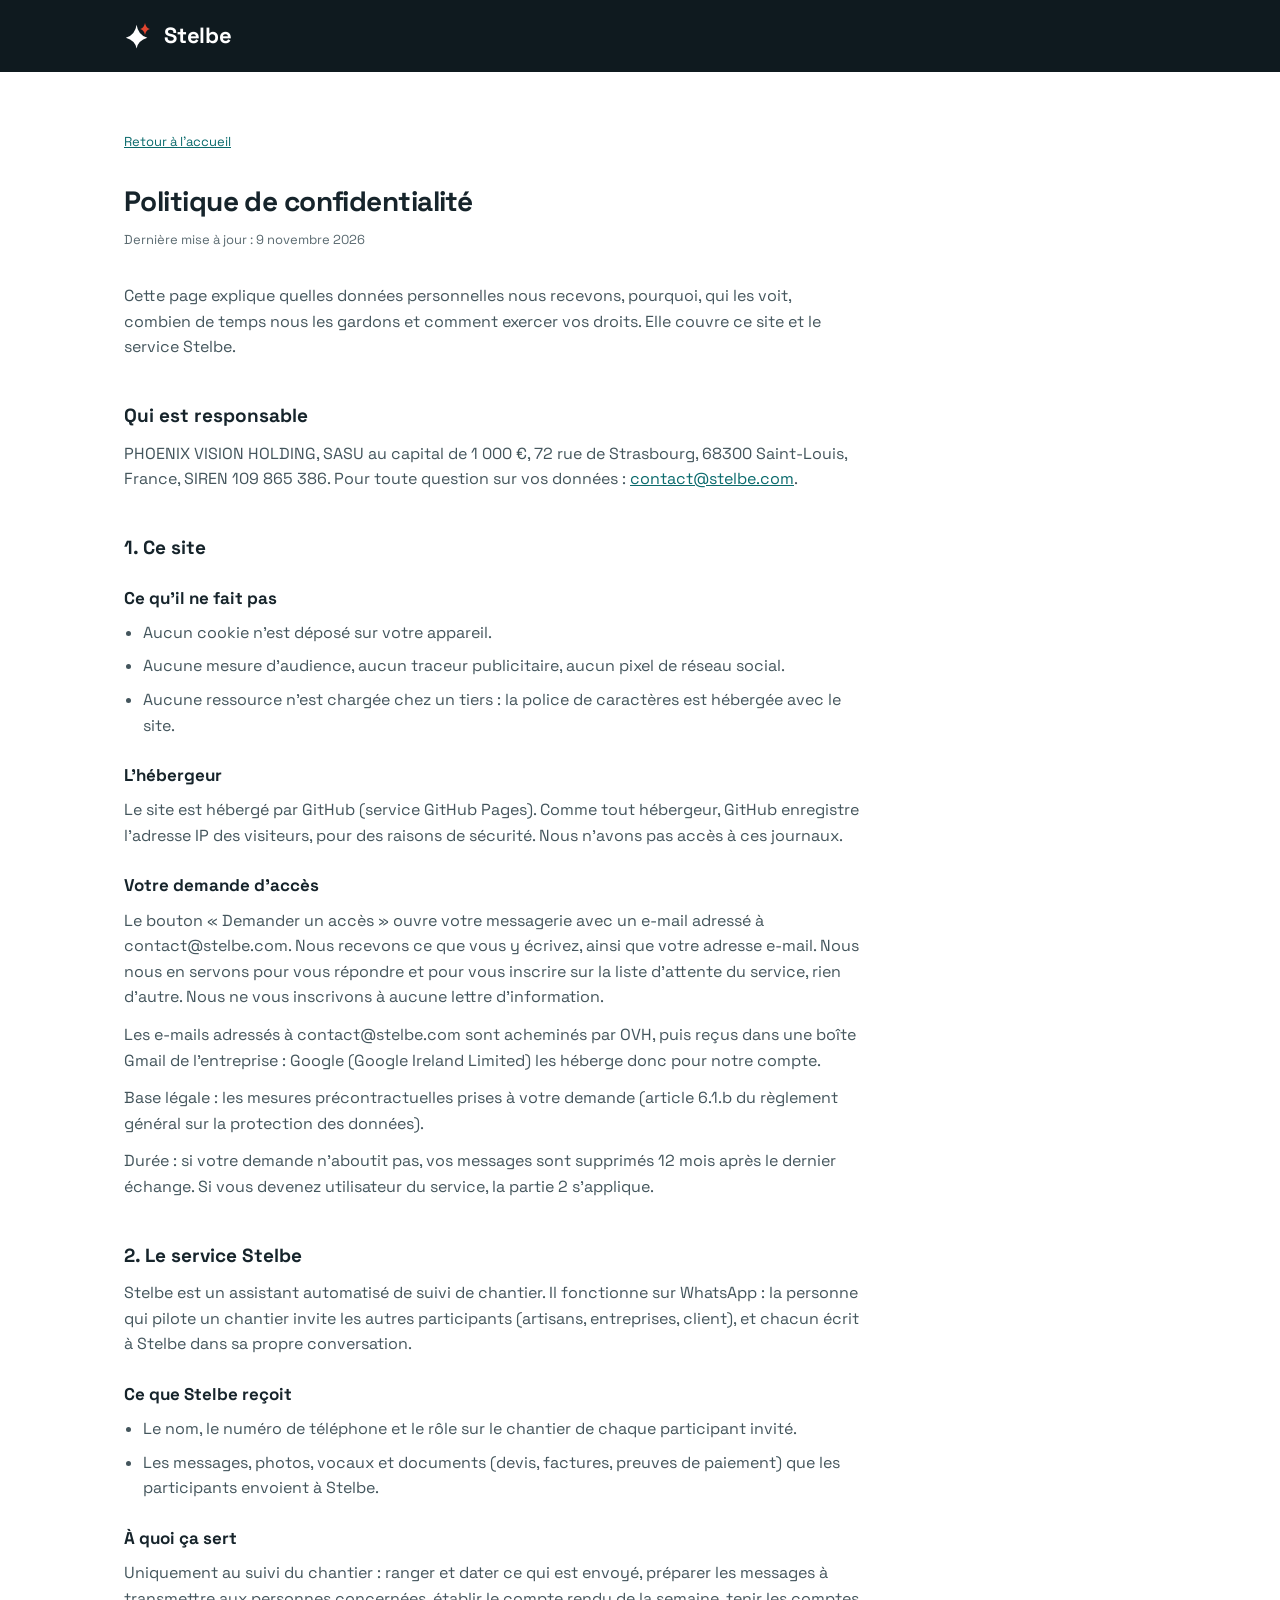
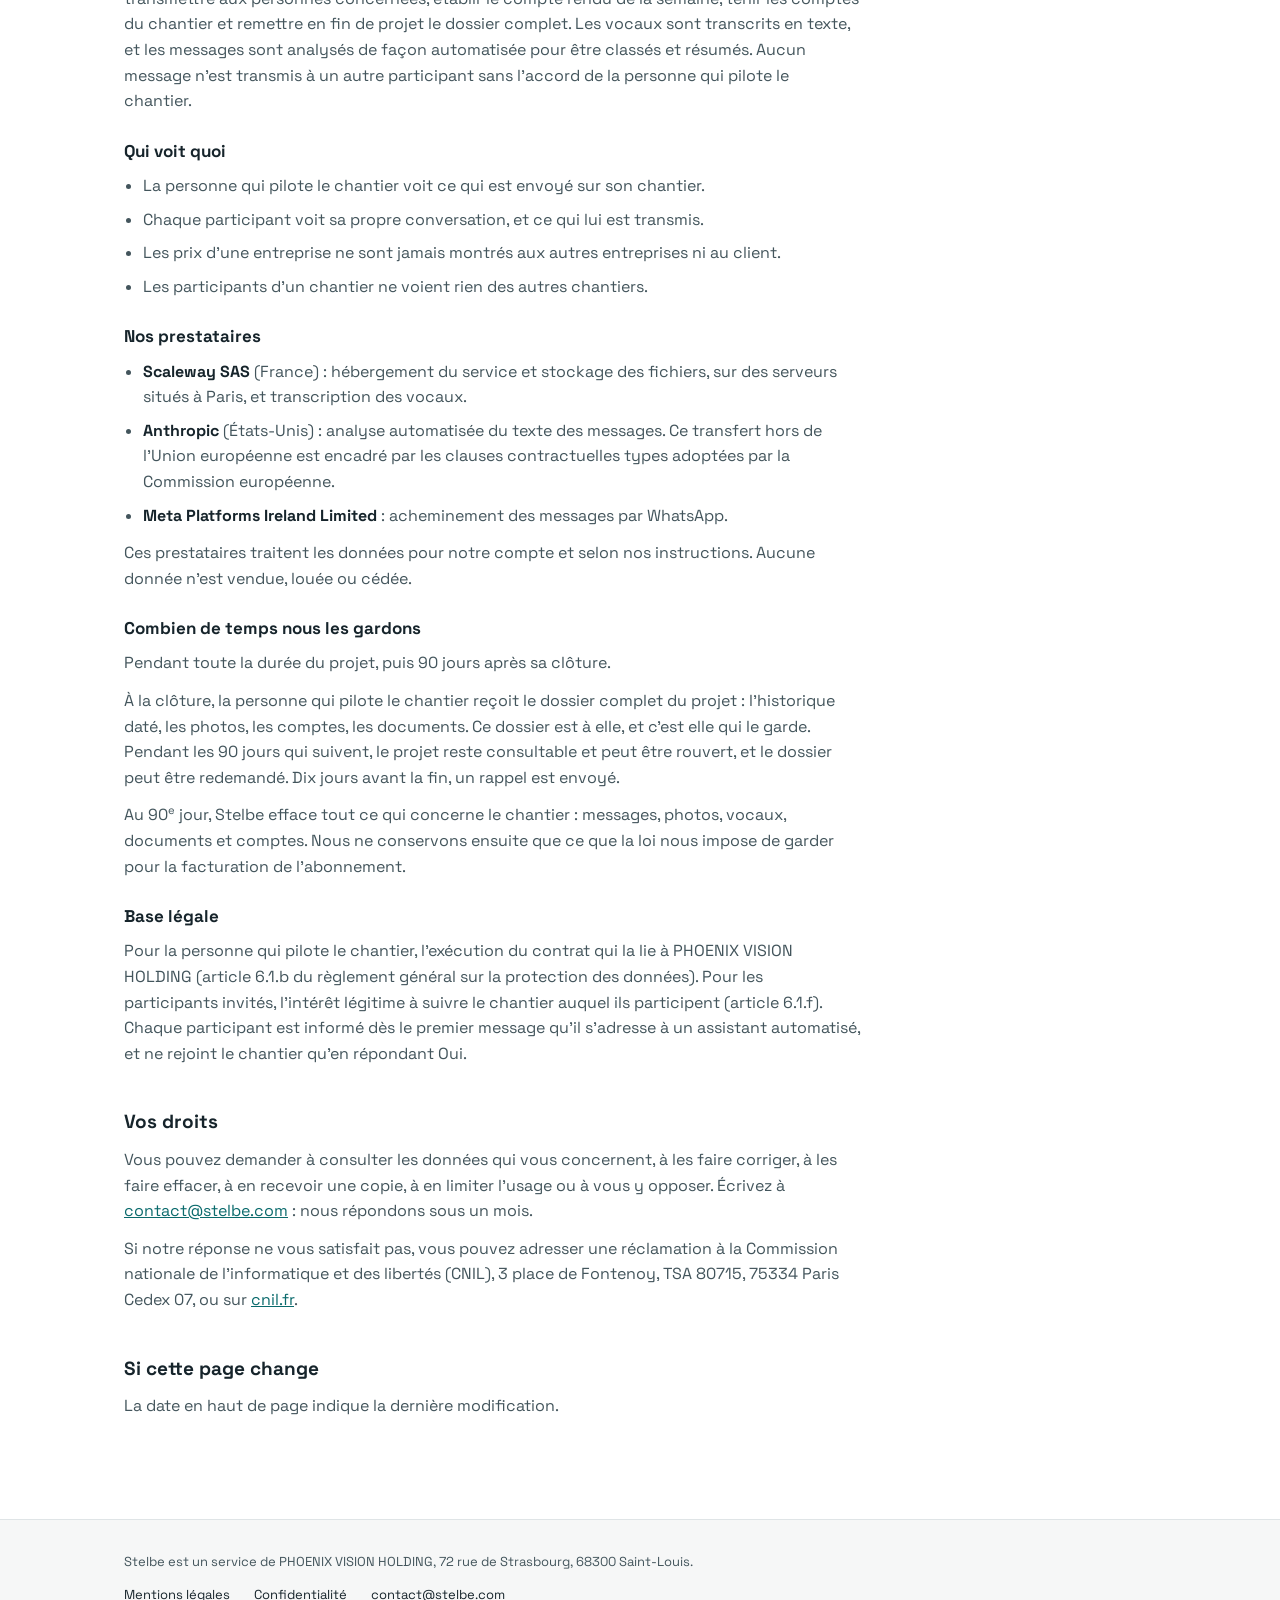
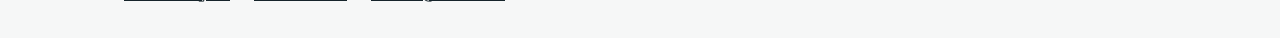
==== confidentialite.html @ ce3d9ef1 "Vitrine stelbe.com : accueil, mentions légales, confidentialité Trois pages statiques, police Space " ====
<!doctype html>
<html lang="fr">
<head>
<meta charset="utf-8">
<meta name="viewport" content="width=device-width, initial-scale=1">
<meta name="robots" content="noindex">
<title>Politique de confidentialité, Stelbe</title>
<meta name="description" content="Les données personnelles reçues par Stelbe, leur usage, leur durée de conservation et vos droits.">
<link rel="icon" href="data:image/svg+xml,%3Csvg xmlns='http://www.w3.org/2000/svg' viewBox='0 0 120 120'%3E%3Crect width='120' height='120' rx='24' fill='%230f1a1f'/%3E%3Cpath d='M54 22 Q59 58 92 68 Q59 78 54 104 Q49 78 16 68 Q49 58 54 22 Z' fill='%23fff'/%3E%3Cpath d='M88 12 Q91 28 104 32 Q91 36 88 52 Q85 36 72 32 Q85 28 88 12 Z' fill='%23E2452F'/%3E%3C/svg%3E">
<link rel="preload" href="polices/space-grotesk-400.woff2" as="font" type="font/woff2" crossorigin>
<link rel="stylesheet" href="style.css">
</head>
<body>
<header class="entete">
  <div class="cadre">
    <a class="marque" href="index.html"><svg width="28" height="28" viewBox="0 0 120 120" aria-hidden="true"><path d="M54 12 Q60 56 100 68 Q60 80 54 114 Q48 80 8 68 Q48 56 54 12 Z" fill="#FFFFFF"></path><path d="M90 4 Q93.9 24.8 110.8 30 Q93.9 35.2 90 56 Q86.1 35.2 69.2 30 Q86.1 24.8 90 4 Z" fill="#E2452F"></path></svg><span>Stelbe</span></a>
  </div>
</header>
<main>
<div class="cadre">
<article class="legal">
  <a class="retour" href="index.html">Retour à l'accueil</a>
  <h1>Politique de confidentialité</h1>
  <p class="date">Dernière mise à jour : 9 novembre 2026</p>

  <p>Cette page explique quelles données personnelles nous recevons, pourquoi, qui les voit, combien de temps nous les gardons et comment exercer vos droits. Elle couvre ce site et le service Stelbe.</p>

  <h2>Qui est responsable</h2>
  <p>PHOENIX VISION HOLDING, SASU au capital de 1 000 €, 72 rue de Strasbourg, 68300 Saint-Louis, France, SIREN 109 865 386. Pour toute question sur vos données : <a href="mailto:contact@stelbe.com">contact@stelbe.com</a>.</p>

  <h2>1. Ce site</h2>
  <h3>Ce qu'il ne fait pas</h3>
  <ul>
    <li>Aucun cookie n'est déposé sur votre appareil.</li>
    <li>Aucune mesure d'audience, aucun traceur publicitaire, aucun pixel de réseau social.</li>
    <li>Aucune ressource n'est chargée chez un tiers : la police de caractères est hébergée avec le site.</li>
  </ul>
  <h3>L'hébergeur</h3>
  <p>Le site est hébergé par GitHub (service GitHub Pages). Comme tout hébergeur, GitHub enregistre l'adresse IP des visiteurs, pour des raisons de sécurité. Nous n'avons pas accès à ces journaux.</p>
  <h3>Votre demande d'accès</h3>
  <p>Le bouton « Demander un accès » ouvre votre messagerie avec un e-mail adressé à contact@stelbe.com. Nous recevons ce que vous y écrivez, ainsi que votre adresse e-mail. Nous nous en servons pour vous répondre et pour vous inscrire sur la liste d'attente du service, rien d'autre. Nous ne vous inscrivons à aucune lettre d'information.</p>
  <p>Les e-mails adressés à contact@stelbe.com sont acheminés par OVH, puis reçus dans une boîte Gmail de l'entreprise : Google (Google Ireland Limited) les héberge donc pour notre compte.</p>
  <p>Base légale : les mesures précontractuelles prises à votre demande (article 6.1.b du règlement général sur la protection des données).</p>
  <p>Durée : si votre demande n'aboutit pas, vos messages sont supprimés 12 mois après le dernier échange. Si vous devenez utilisateur du service, la partie 2 s'applique.</p>

  <h2>2. Le service Stelbe</h2>
  <p>Stelbe est un assistant automatisé de suivi de chantier. Il fonctionne sur WhatsApp : la personne qui pilote un chantier invite les autres participants (artisans, entreprises, client), et chacun écrit à Stelbe dans sa propre conversation.</p>

  <h3>Ce que Stelbe reçoit</h3>
  <ul>
    <li>Le nom, le numéro de téléphone et le rôle sur le chantier de chaque participant invité.</li>
    <li>Les messages, photos, vocaux et documents (devis, factures, preuves de paiement) que les participants envoient à Stelbe.</li>
  </ul>

  <h3>À quoi ça sert</h3>
  <p>Uniquement au suivi du chantier : ranger et dater ce qui est envoyé, préparer les messages à transmettre aux personnes concernées, établir le compte rendu de la semaine, tenir les comptes du chantier et remettre en fin de projet le dossier complet. Les vocaux sont transcrits en texte, et les messages sont analysés de façon automatisée pour être classés et résumés. Aucun message n'est transmis à un autre participant sans l'accord de la personne qui pilote le chantier.</p>

  <h3>Qui voit quoi</h3>
  <ul>
    <li>La personne qui pilote le chantier voit ce qui est envoyé sur son chantier.</li>
    <li>Chaque participant voit sa propre conversation, et ce qui lui est transmis.</li>
    <li>Les prix d'une entreprise ne sont jamais montrés aux autres entreprises ni au client.</li>
    <li>Les participants d'un chantier ne voient rien des autres chantiers.</li>
  </ul>

  <h3>Nos prestataires</h3>
  <ul>
    <li><strong>Scaleway SAS</strong> (France) : hébergement du service et stockage des fichiers, sur des serveurs situés à Paris, et transcription des vocaux.</li>
    <li><strong>Anthropic</strong> (États-Unis) : analyse automatisée du texte des messages. Ce transfert hors de l'Union européenne est encadré par les clauses contractuelles types adoptées par la Commission européenne.</li>
    <li><strong>Meta Platforms Ireland Limited</strong> : acheminement des messages par WhatsApp.</li>
  </ul>
  <p>Ces prestataires traitent les données pour notre compte et selon nos instructions. Aucune donnée n'est vendue, louée ou cédée.</p>

  <h3>Combien de temps nous les gardons</h3>
  <p>Pendant toute la durée du projet, puis 90 jours après sa clôture.</p>
  <p>À la clôture, la personne qui pilote le chantier reçoit le dossier complet du projet : l'historique daté, les photos, les comptes, les documents. Ce dossier est à elle, et c'est elle qui le garde. Pendant les 90 jours qui suivent, le projet reste consultable et peut être rouvert, et le dossier peut être redemandé. Dix jours avant la fin, un rappel est envoyé.</p>
  <p>Au 90<sup>e</sup> jour, Stelbe efface tout ce qui concerne le chantier : messages, photos, vocaux, documents et comptes. Nous ne conservons ensuite que ce que la loi nous impose de garder pour la facturation de l'abonnement.</p>

  <h3>Base légale</h3>
  <p>Pour la personne qui pilote le chantier, l'exécution du contrat qui la lie à PHOENIX VISION HOLDING (article 6.1.b du règlement général sur la protection des données). Pour les participants invités, l'intérêt légitime à suivre le chantier auquel ils participent (article 6.1.f). Chaque participant est informé dès le premier message qu'il s'adresse à un assistant automatisé, et ne rejoint le chantier qu'en répondant Oui.</p>

  <h2>Vos droits</h2>
  <p>Vous pouvez demander à consulter les données qui vous concernent, à les faire corriger, à les faire effacer, à en recevoir une copie, à en limiter l'usage ou à vous y opposer. Écrivez à <a href="mailto:contact@stelbe.com">contact@stelbe.com</a> : nous répondons sous un mois.</p>
  <p>Si notre réponse ne vous satisfait pas, vous pouvez adresser une réclamation à la Commission nationale de l'informatique et des libertés (CNIL), 3 place de Fontenoy, TSA 80715, 75334 Paris Cedex 07, ou sur <a href="https://www.cnil.fr/fr/plaintes">cnil.fr</a>.</p>

  <h2>Si cette page change</h2>
  <p>La date en haut de page indique la dernière modification.</p>
</article>
</div>
</main>
<footer class="pied">
  <div class="cadre">
    <p>Stelbe est un service de PHOENIX VISION HOLDING, 72 rue de Strasbourg, 68300 Saint-Louis.</p>
    <nav aria-label="Informations">
      <a href="mentions-legales.html">Mentions légales</a>
      <a href="confidentialite.html">Confidentialité</a>
      <a href="mailto:contact@stelbe.com">contact@stelbe.com</a>
    </nav>
  </div>
</footer>
</body>
</html>
---- style.css ----
/* Stelbe, vitrine. Aucune ressource chargée ailleurs que sur stelbe.com. */
@font-face { font-family: "Space Grotesk"; font-style: normal; font-weight: 400; font-display: swap; src: url("polices/space-grotesk-400.woff2") format("woff2"); }
@font-face { font-family: "Space Grotesk"; font-style: normal; font-weight: 700; font-display: swap; src: url("polices/space-grotesk-700.woff2") format("woff2"); }

:root {
  --fond: #ffffff;
  --fond-calme: #f6f7f7;
  --texte: #16242b;
  --texte-courant: #43555c;
  --texte-doux: #5a6a70;
  --trait: #dfe4e6;
  --ardoise: #0f1a1f;
  --action: #0a6a6c;
  --action-survol: #085456;
  --titre-1: clamp(34px, 5.6vw, 62px);
  --titre-2: clamp(22px, 2.6vw, 28px);
  --chapeau: clamp(17px, 1.4vw, 20px);
  --corps: clamp(16px, 1.25vw, 17px);
  --mention: clamp(13px, 1vw, 14px);
  --intertitre: clamp(12px, 1.1vw, 13px);
  --espace-2: 8px; --espace-3: 12px; --espace-4: 16px; --espace-6: 24px;
  --espace-8: 32px; --espace-11: 44px; --espace-14: 56px; --espace-22: 88px;
  --rayon-s: 8px;
  color-scheme: light;
}

* { box-sizing: border-box; }
html { -webkit-text-size-adjust: 100%; }
body {
  margin: 0; background: var(--fond); color: var(--texte);
  font-family: "Space Grotesk", system-ui, -apple-system, "Segoe UI", sans-serif;
  font-size: var(--corps); line-height: 1.6;
  min-height: 100vh; display: flex; flex-direction: column;
}
a { color: var(--action); }
a:hover { color: var(--action-survol); }
:focus-visible { outline: 3px solid var(--action); outline-offset: 3px; }

.cadre { width: 100%; max-width: 1080px; margin: 0 auto; padding: 0 var(--espace-6); }
@media (max-width: 620px) { .cadre { padding: 0 var(--espace-4); } }

/* En-tête */
.entete { background: var(--ardoise); }
.entete .cadre { display: flex; align-items: center; min-height: 72px; }
.marque { display: inline-flex; align-items: center; gap: var(--espace-3); color: #ffffff; text-decoration: none; font-weight: 700; font-size: 22px; letter-spacing: -0.01em; }
.marque:hover { color: #ffffff; }

main { flex: 1; }

/* Accueil */
.accueil { padding: var(--espace-22) 0; }
.intertitre { font-size: var(--intertitre); font-weight: 700; letter-spacing: 0.12em; text-transform: uppercase; color: var(--texte-doux); margin: 0 0 var(--espace-4); }
h1 { font-size: var(--titre-1); line-height: 1.08; letter-spacing: -0.02em; margin: 0 0 var(--espace-8); max-width: 16ch; }
.chapo { font-size: var(--chapeau); color: var(--texte-courant); max-width: 38em; margin: 0 0 var(--espace-6); }
.bouton {
  display: inline-flex; align-items: center; justify-content: center; min-height: 52px;
  padding: 0 var(--espace-8); margin-top: var(--espace-6);
  background: var(--action); color: #ffffff; border-radius: var(--rayon-s);
  font-weight: 700; text-decoration: none;
}
.bouton:hover { background: var(--action-survol); color: #ffffff; }
.bouton-note { display: block; margin-top: var(--espace-3); font-size: var(--mention); color: var(--texte-doux); }

/* Pages légales */
.legal { padding: var(--espace-14) 0 var(--espace-22); max-width: 46em; }
.legal h1 { font-size: var(--titre-2); max-width: none; margin-bottom: var(--espace-3); line-height: 1.2; }
.legal .date { color: var(--texte-doux); font-size: var(--mention); margin: 0 0 var(--espace-8); }
.legal h2 { font-size: 19px; line-height: 1.3; margin: var(--espace-11) 0 var(--espace-3); }
.legal h3 { font-size: 17px; margin: var(--espace-6) 0 var(--espace-2); }
.legal p, .legal li { color: var(--texte-courant); }
.legal sup { font-size: 0.7em; line-height: 0; }
.legal p { margin: 0 0 var(--espace-3); }
.legal ul { margin: 0 0 var(--espace-3); padding-left: 1.2em; }
.legal li { margin-bottom: var(--espace-2); }
.legal strong { color: var(--texte); }
.retour { display: inline-block; margin-bottom: var(--espace-8); font-size: var(--mention); }

/* Pied de page */
.pied { background: var(--fond-calme); border-top: 1px solid var(--trait); padding: var(--espace-8) 0; font-size: var(--mention); color: var(--texte-courant); }
.pied p { margin: 0 0 var(--espace-3); }
.pied nav { display: flex; flex-wrap: wrap; gap: var(--espace-2) var(--espace-6); }
.pied a { color: var(--texte); }
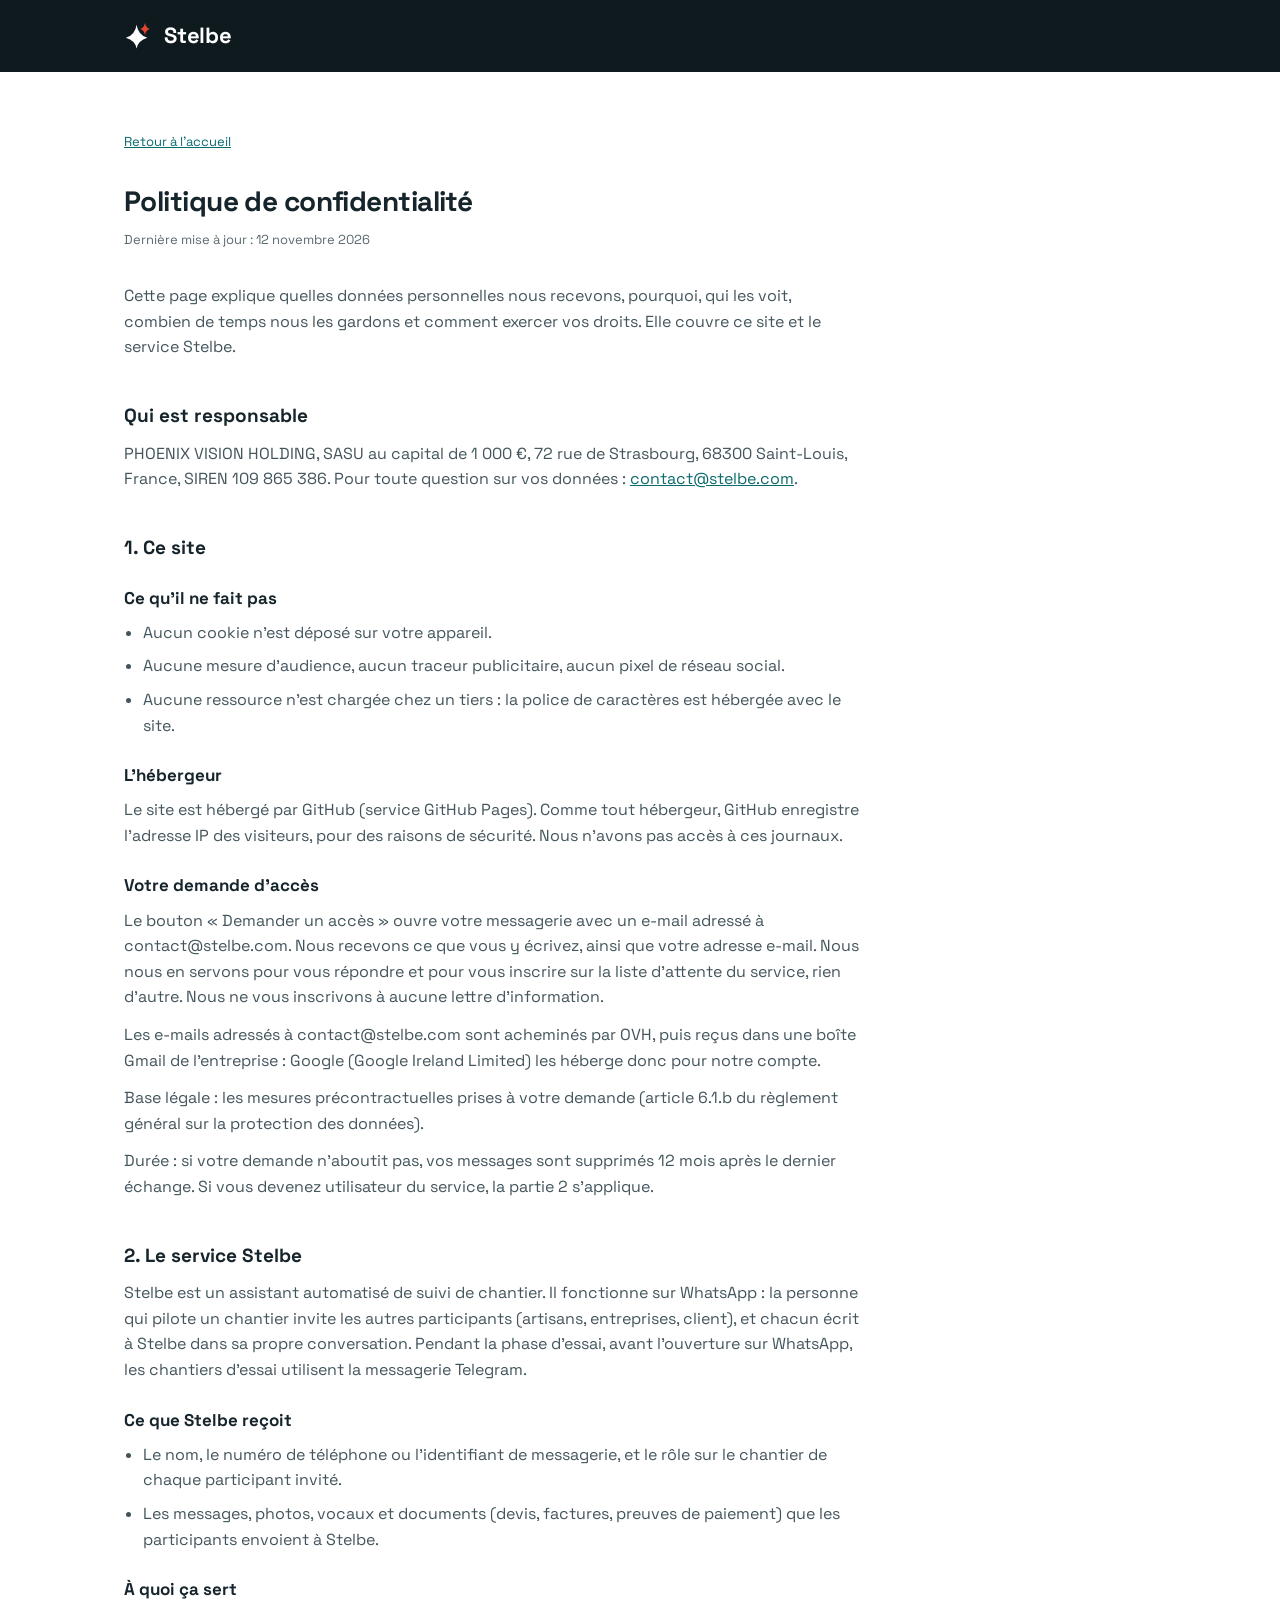
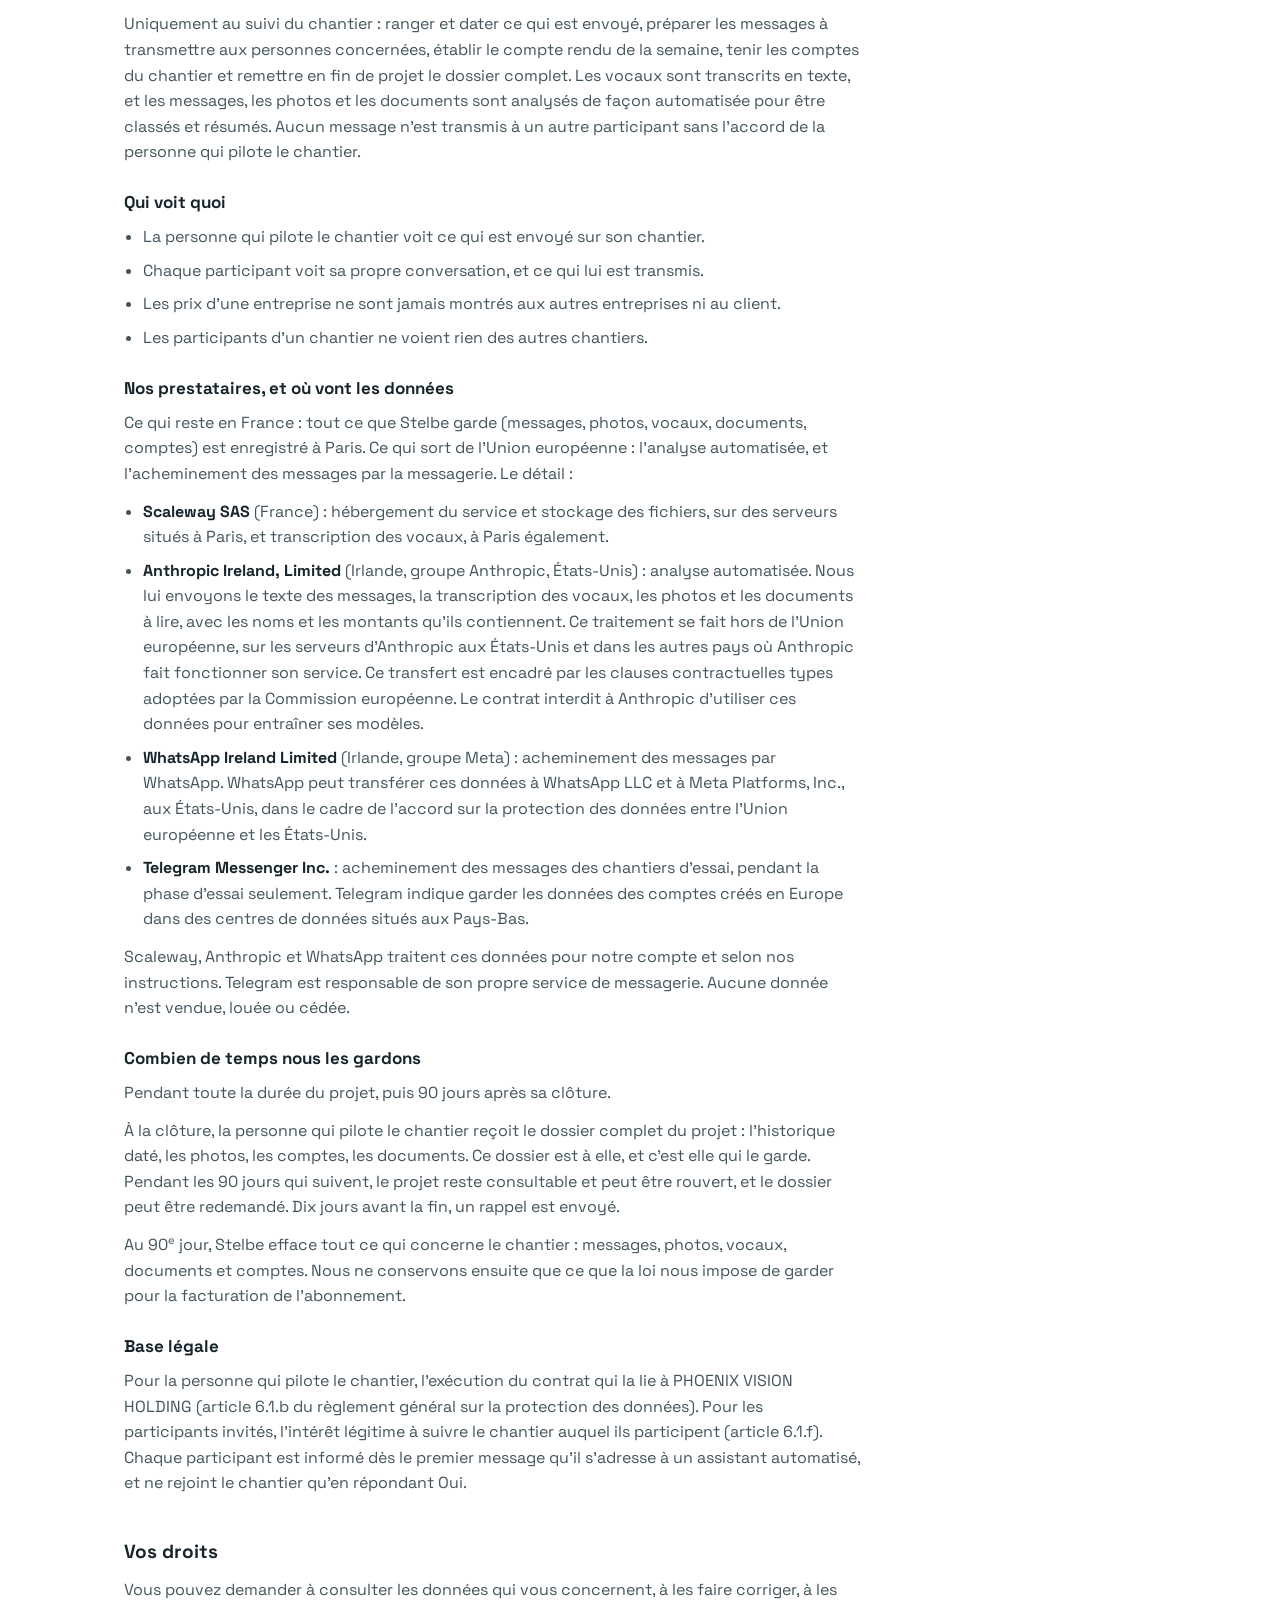
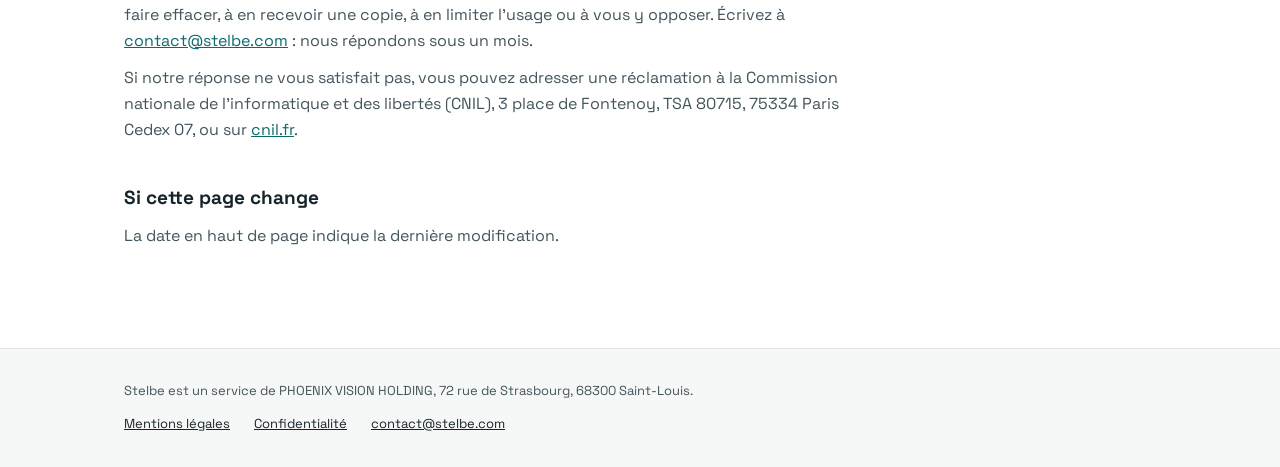
==== commit ec1f2138: "Confidentialité : dire précisément où vont les données et chez qui Anthropic Ireland (analyse hors d" ====
--- a/confidentialite.html
+++ b/confidentialite.html
@@ -4,7 +4,7 @@
 <meta charset="utf-8">
 <meta name="viewport" content="width=device-width, initial-scale=1">
 <meta name="robots" content="noindex">
-<title>Politique de confidentialité, Stelbe</title>
+<title>Confidentialité</title>
 <meta name="description" content="Les données personnelles reçues par Stelbe, leur usage, leur durée de conservation et vos droits.">
 <link rel="icon" href="data:image/svg+xml,%3Csvg xmlns='http://www.w3.org/2000/svg' viewBox='0 0 120 120'%3E%3Crect width='120' height='120' rx='24' fill='%230f1a1f'/%3E%3Cpath d='M54 22 Q59 58 92 68 Q59 78 54 104 Q49 78 16 68 Q49 58 54 22 Z' fill='%23fff'/%3E%3Cpath d='M88 12 Q91 28 104 32 Q91 36 88 52 Q85 36 72 32 Q85 28 88 12 Z' fill='%23E2452F'/%3E%3C/svg%3E">
 <link rel="preload" href="polices/space-grotesk-400.woff2" as="font" type="font/woff2" crossorigin>
@@ -21,7 +21,7 @@
 <article class="legal">
   <a class="retour" href="index.html">Retour à l'accueil</a>
   <h1>Politique de confidentialité</h1>
-  <p class="date">Dernière mise à jour : 9 novembre 2026</p>
+  <p class="date">Dernière mise à jour : 12 novembre 2026</p>
 
   <p>Cette page explique quelles données personnelles nous recevons, pourquoi, qui les voit, combien de temps nous les gardons et comment exercer vos droits. Elle couvre ce site et le service Stelbe.</p>
 
@@ -44,16 +44,16 @@
   <p>Durée : si votre demande n'aboutit pas, vos messages sont supprimés 12 mois après le dernier échange. Si vous devenez utilisateur du service, la partie 2 s'applique.</p>
 
   <h2>2. Le service Stelbe</h2>
-  <p>Stelbe est un assistant automatisé de suivi de chantier. Il fonctionne sur WhatsApp : la personne qui pilote un chantier invite les autres participants (artisans, entreprises, client), et chacun écrit à Stelbe dans sa propre conversation.</p>
+  <p>Stelbe est un assistant automatisé de suivi de chantier. Il fonctionne sur WhatsApp : la personne qui pilote un chantier invite les autres participants (artisans, entreprises, client), et chacun écrit à Stelbe dans sa propre conversation. Pendant la phase d'essai, avant l'ouverture sur WhatsApp, les chantiers d'essai utilisent la messagerie Telegram.</p>
 
   <h3>Ce que Stelbe reçoit</h3>
   <ul>
-    <li>Le nom, le numéro de téléphone et le rôle sur le chantier de chaque participant invité.</li>
+    <li>Le nom, le numéro de téléphone ou l'identifiant de messagerie, et le rôle sur le chantier de chaque participant invité.</li>
     <li>Les messages, photos, vocaux et documents (devis, factures, preuves de paiement) que les participants envoient à Stelbe.</li>
   </ul>
 
   <h3>À quoi ça sert</h3>
-  <p>Uniquement au suivi du chantier : ranger et dater ce qui est envoyé, préparer les messages à transmettre aux personnes concernées, établir le compte rendu de la semaine, tenir les comptes du chantier et remettre en fin de projet le dossier complet. Les vocaux sont transcrits en texte, et les messages sont analysés de façon automatisée pour être classés et résumés. Aucun message n'est transmis à un autre participant sans l'accord de la personne qui pilote le chantier.</p>
+  <p>Uniquement au suivi du chantier : ranger et dater ce qui est envoyé, préparer les messages à transmettre aux personnes concernées, établir le compte rendu de la semaine, tenir les comptes du chantier et remettre en fin de projet le dossier complet. Les vocaux sont transcrits en texte, et les messages, les photos et les documents sont analysés de façon automatisée pour être classés et résumés. Aucun message n'est transmis à un autre participant sans l'accord de la personne qui pilote le chantier.</p>
 
   <h3>Qui voit quoi</h3>
   <ul>
@@ -63,13 +63,15 @@
     <li>Les participants d'un chantier ne voient rien des autres chantiers.</li>
   </ul>
 
-  <h3>Nos prestataires</h3>
+  <h3>Nos prestataires, et où vont les données</h3>
+  <p>Ce qui reste en France : tout ce que Stelbe garde (messages, photos, vocaux, documents, comptes) est enregistré à Paris. Ce qui sort de l'Union européenne : l'analyse automatisée, et l'acheminement des messages par la messagerie. Le détail :</p>
   <ul>
-    <li><strong>Scaleway SAS</strong> (France) : hébergement du service et stockage des fichiers, sur des serveurs situés à Paris, et transcription des vocaux.</li>
-    <li><strong>Anthropic</strong> (États-Unis) : analyse automatisée du texte des messages. Ce transfert hors de l'Union européenne est encadré par les clauses contractuelles types adoptées par la Commission européenne.</li>
-    <li><strong>Meta Platforms Ireland Limited</strong> : acheminement des messages par WhatsApp.</li>
+    <li><strong>Scaleway SAS</strong> (France) : hébergement du service et stockage des fichiers, sur des serveurs situés à Paris, et transcription des vocaux, à Paris également.</li>
+    <li><strong>Anthropic Ireland, Limited</strong> (Irlande, groupe Anthropic, États-Unis) : analyse automatisée. Nous lui envoyons le texte des messages, la transcription des vocaux, les photos et les documents à lire, avec les noms et les montants qu'ils contiennent. Ce traitement se fait hors de l'Union européenne, sur les serveurs d'Anthropic aux États-Unis et dans les autres pays où Anthropic fait fonctionner son service. Ce transfert est encadré par les clauses contractuelles types adoptées par la Commission européenne. Le contrat interdit à Anthropic d'utiliser ces données pour entraîner ses modèles.</li>
+    <li><strong>WhatsApp Ireland Limited</strong> (Irlande, groupe Meta) : acheminement des messages par WhatsApp. WhatsApp peut transférer ces données à WhatsApp LLC et à Meta Platforms, Inc., aux États-Unis, dans le cadre de l'accord sur la protection des données entre l'Union européenne et les États-Unis.</li>
+    <li><strong>Telegram Messenger Inc.</strong> : acheminement des messages des chantiers d'essai, pendant la phase d'essai seulement. Telegram indique garder les données des comptes créés en Europe dans des centres de données situés aux Pays-Bas.</li>
   </ul>
-  <p>Ces prestataires traitent les données pour notre compte et selon nos instructions. Aucune donnée n'est vendue, louée ou cédée.</p>
+  <p>Scaleway, Anthropic et WhatsApp traitent ces données pour notre compte et selon nos instructions. Telegram est responsable de son propre service de messagerie. Aucune donnée n'est vendue, louée ou cédée.</p>
 
   <h3>Combien de temps nous les gardons</h3>
   <p>Pendant toute la durée du projet, puis 90 jours après sa clôture.</p>
--- a/style.css
+++ b/style.css
@@ -61,6 +61,15 @@
 .bouton:hover { background: var(--action-survol); color: #ffffff; }
 .bouton-note { display: block; margin-top: var(--espace-3); font-size: var(--mention); color: var(--texte-doux); }
 
+/* Blocs de l'accueil */
+.bloc { padding: var(--espace-14) 0; border-top: 1px solid var(--trait); }
+.bloc--calme { background: var(--fond-calme); }
+.trois { list-style: none; margin: 0; padding: 0; display: grid; grid-template-columns: repeat(3, 1fr); gap: var(--espace-8); }
+.trois li { color: var(--texte-courant); line-height: 1.6; }
+.trois strong { display: block; color: var(--texte); margin-bottom: var(--espace-2); }
+.texte { color: var(--texte-courant); max-width: 42em; margin: 0; }
+@media (max-width: 760px) { .trois { grid-template-columns: 1fr; gap: var(--espace-6); } .bloc { padding: var(--espace-11) 0; } }
+
 /* Pages légales */
 .legal { padding: var(--espace-14) 0 var(--espace-22); max-width: 46em; }
 .legal h1 { font-size: var(--titre-2); max-width: none; margin-bottom: var(--espace-3); line-height: 1.2; }
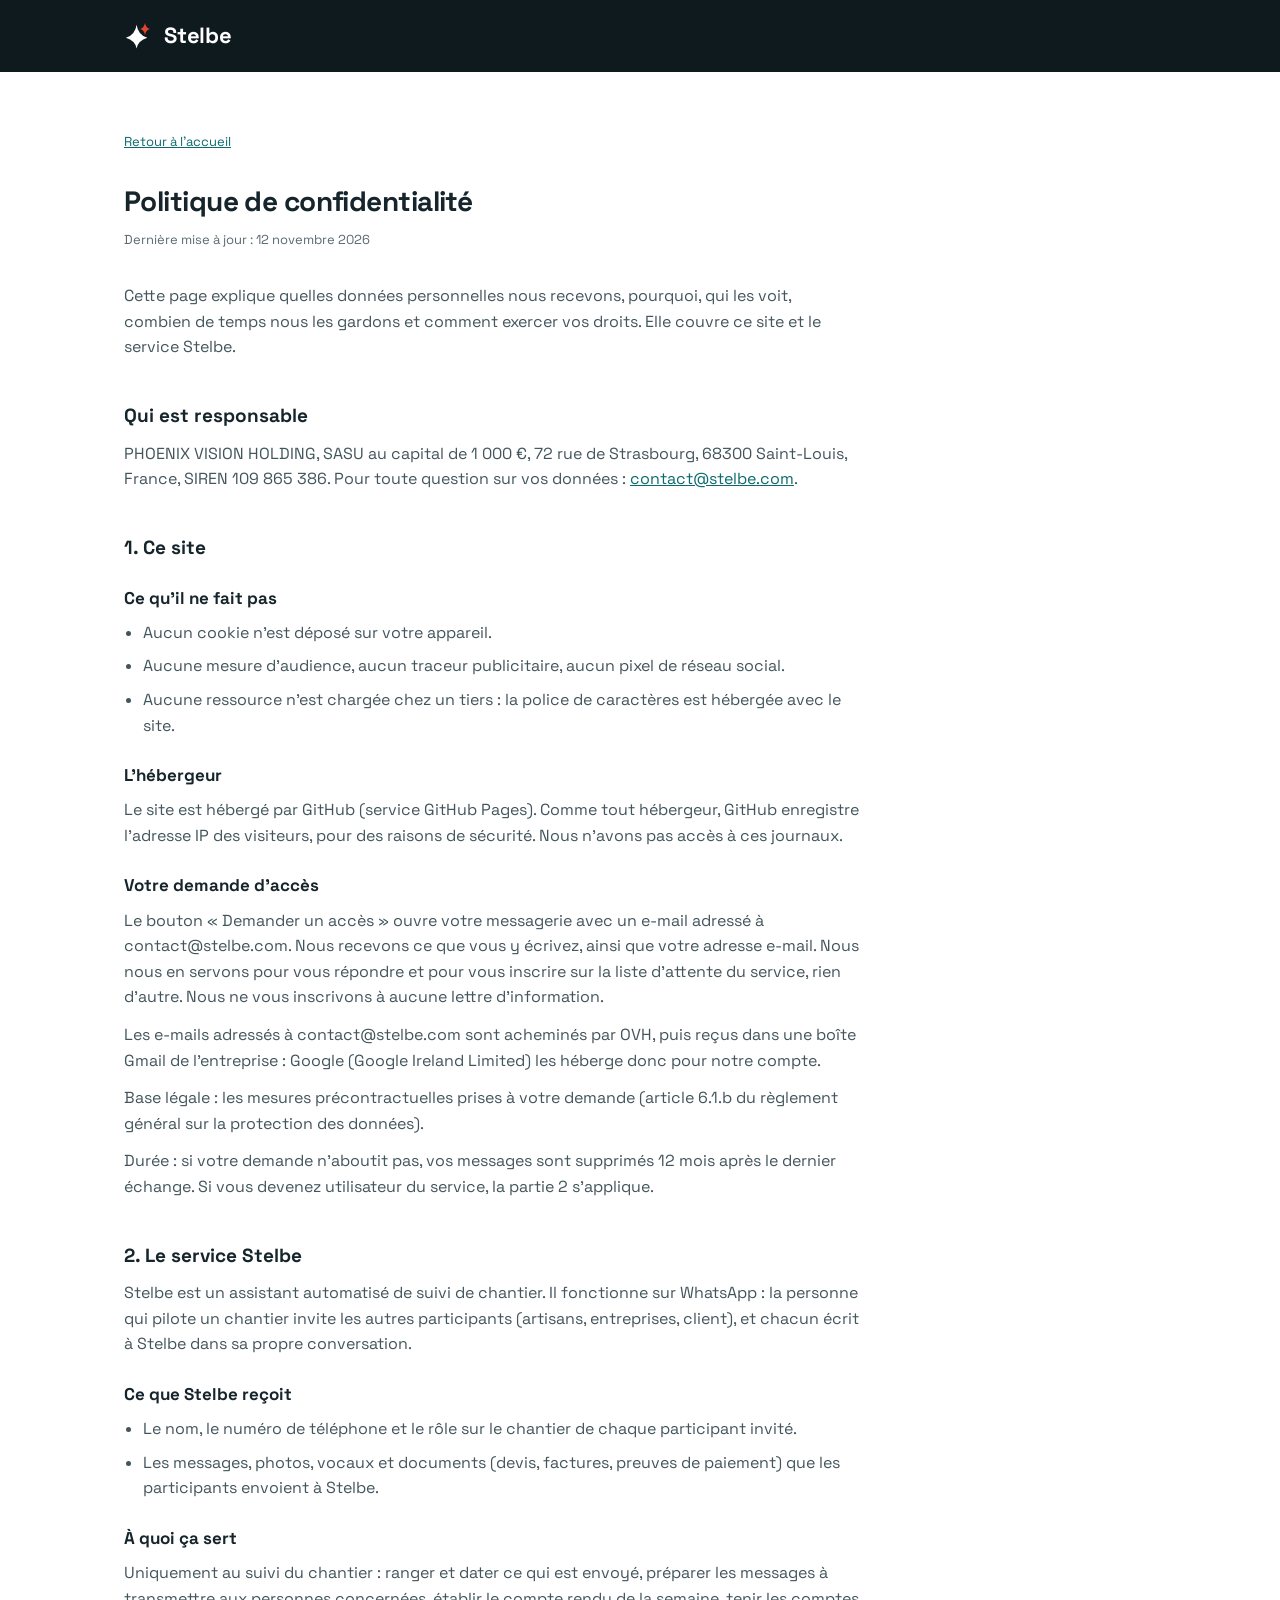
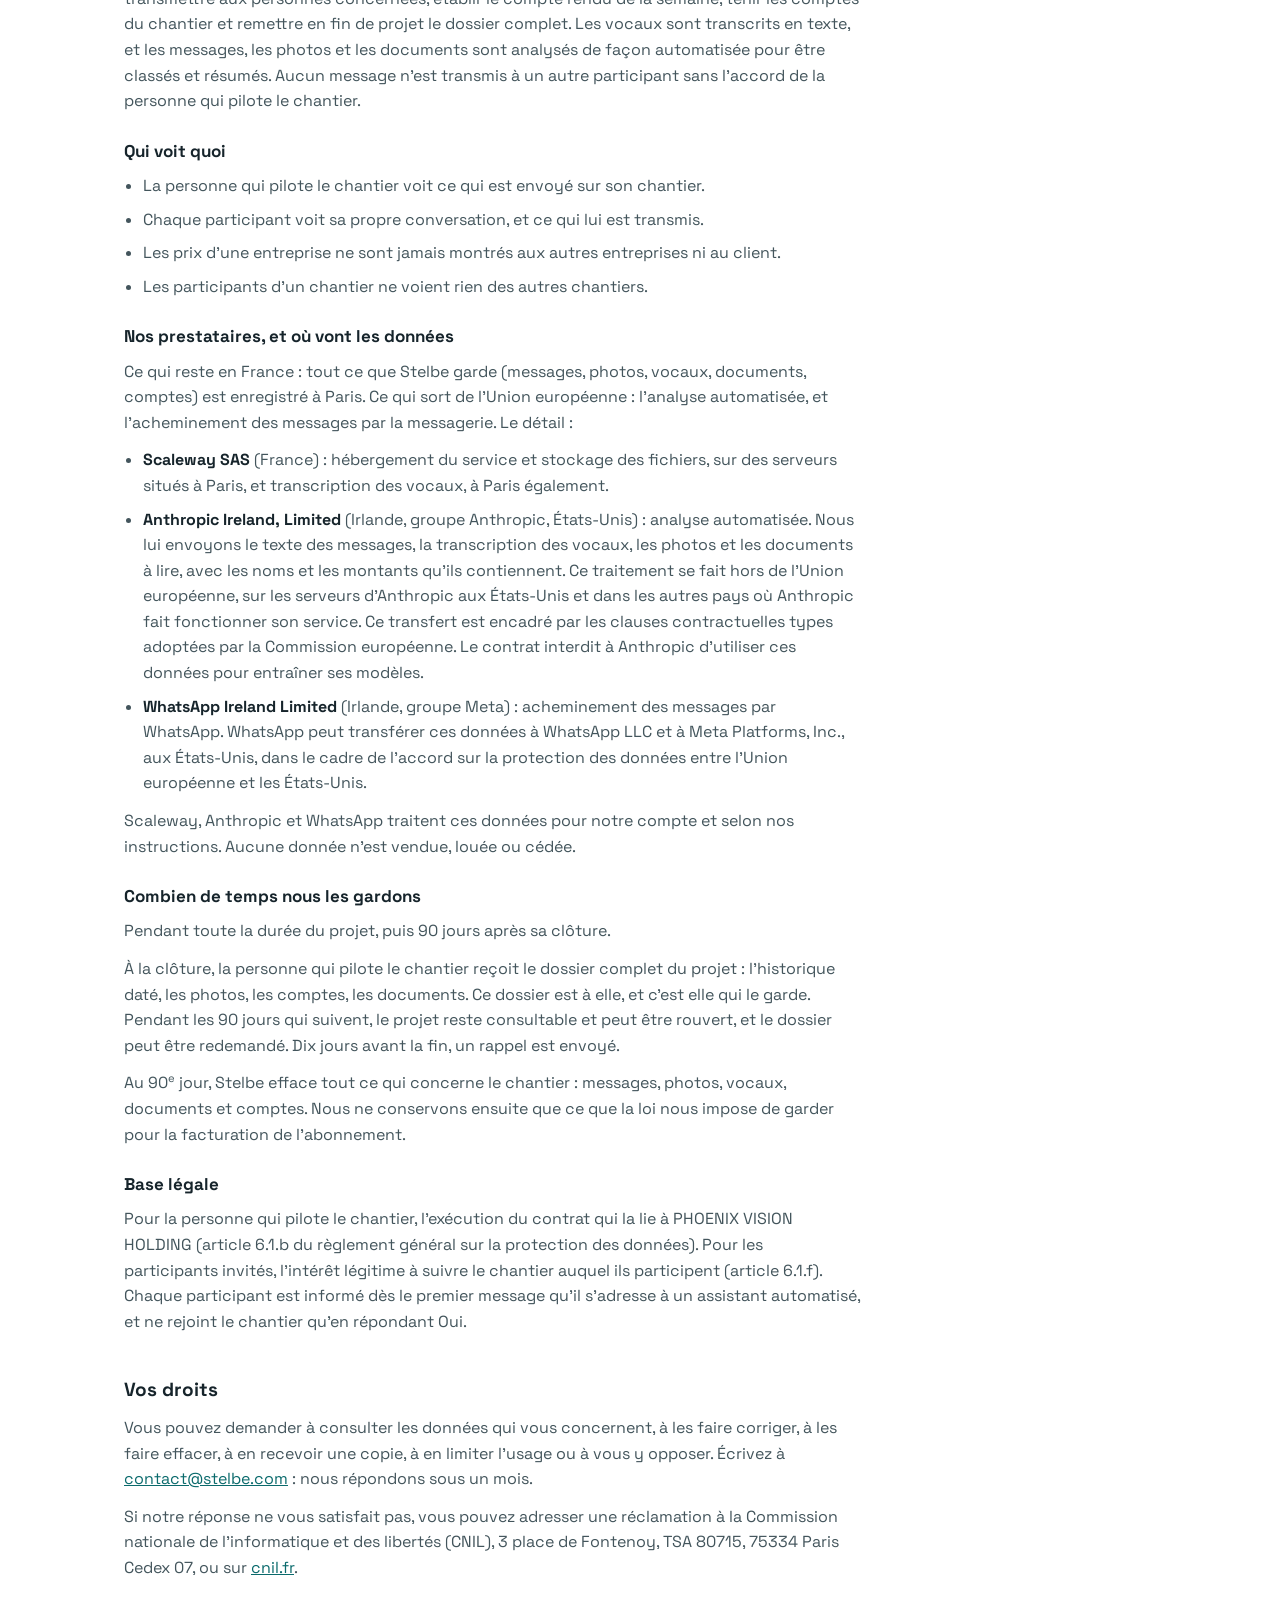
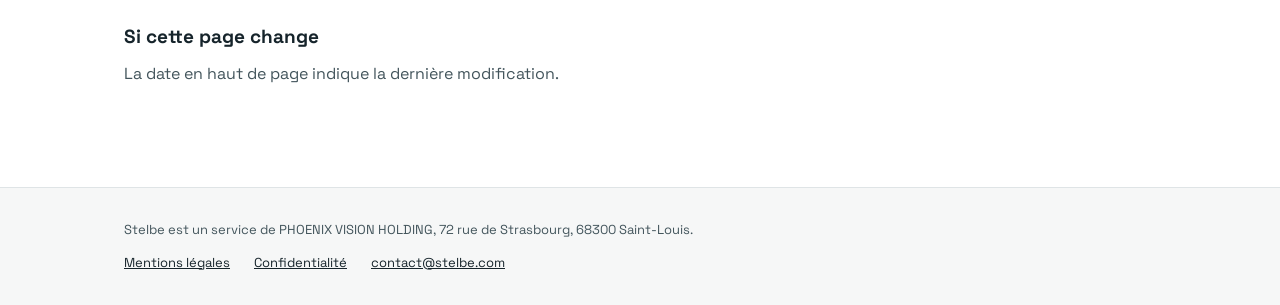
==== commit c189cbdf: "Confidentialité : WhatsApp seul, plus aucune mention de Telegram Décision de Cheikh du 12 novembre 2" ====
--- a/confidentialite.html
+++ b/confidentialite.html
@@ -44,11 +44,11 @@
   <p>Durée : si votre demande n'aboutit pas, vos messages sont supprimés 12 mois après le dernier échange. Si vous devenez utilisateur du service, la partie 2 s'applique.</p>
 
   <h2>2. Le service Stelbe</h2>
-  <p>Stelbe est un assistant automatisé de suivi de chantier. Il fonctionne sur WhatsApp : la personne qui pilote un chantier invite les autres participants (artisans, entreprises, client), et chacun écrit à Stelbe dans sa propre conversation. Pendant la phase d'essai, avant l'ouverture sur WhatsApp, les chantiers d'essai utilisent la messagerie Telegram.</p>
+  <p>Stelbe est un assistant automatisé de suivi de chantier. Il fonctionne sur WhatsApp : la personne qui pilote un chantier invite les autres participants (artisans, entreprises, client), et chacun écrit à Stelbe dans sa propre conversation.</p>
 
   <h3>Ce que Stelbe reçoit</h3>
   <ul>
-    <li>Le nom, le numéro de téléphone ou l'identifiant de messagerie, et le rôle sur le chantier de chaque participant invité.</li>
+    <li>Le nom, le numéro de téléphone et le rôle sur le chantier de chaque participant invité.</li>
     <li>Les messages, photos, vocaux et documents (devis, factures, preuves de paiement) que les participants envoient à Stelbe.</li>
   </ul>
 
@@ -69,9 +69,8 @@
     <li><strong>Scaleway SAS</strong> (France) : hébergement du service et stockage des fichiers, sur des serveurs situés à Paris, et transcription des vocaux, à Paris également.</li>
     <li><strong>Anthropic Ireland, Limited</strong> (Irlande, groupe Anthropic, États-Unis) : analyse automatisée. Nous lui envoyons le texte des messages, la transcription des vocaux, les photos et les documents à lire, avec les noms et les montants qu'ils contiennent. Ce traitement se fait hors de l'Union européenne, sur les serveurs d'Anthropic aux États-Unis et dans les autres pays où Anthropic fait fonctionner son service. Ce transfert est encadré par les clauses contractuelles types adoptées par la Commission européenne. Le contrat interdit à Anthropic d'utiliser ces données pour entraîner ses modèles.</li>
     <li><strong>WhatsApp Ireland Limited</strong> (Irlande, groupe Meta) : acheminement des messages par WhatsApp. WhatsApp peut transférer ces données à WhatsApp LLC et à Meta Platforms, Inc., aux États-Unis, dans le cadre de l'accord sur la protection des données entre l'Union européenne et les États-Unis.</li>
-    <li><strong>Telegram Messenger Inc.</strong> : acheminement des messages des chantiers d'essai, pendant la phase d'essai seulement. Telegram indique garder les données des comptes créés en Europe dans des centres de données situés aux Pays-Bas.</li>
   </ul>
-  <p>Scaleway, Anthropic et WhatsApp traitent ces données pour notre compte et selon nos instructions. Telegram est responsable de son propre service de messagerie. Aucune donnée n'est vendue, louée ou cédée.</p>
+  <p>Scaleway, Anthropic et WhatsApp traitent ces données pour notre compte et selon nos instructions. Aucune donnée n'est vendue, louée ou cédée.</p>
 
   <h3>Combien de temps nous les gardons</h3>
   <p>Pendant toute la durée du projet, puis 90 jours après sa clôture.</p>
